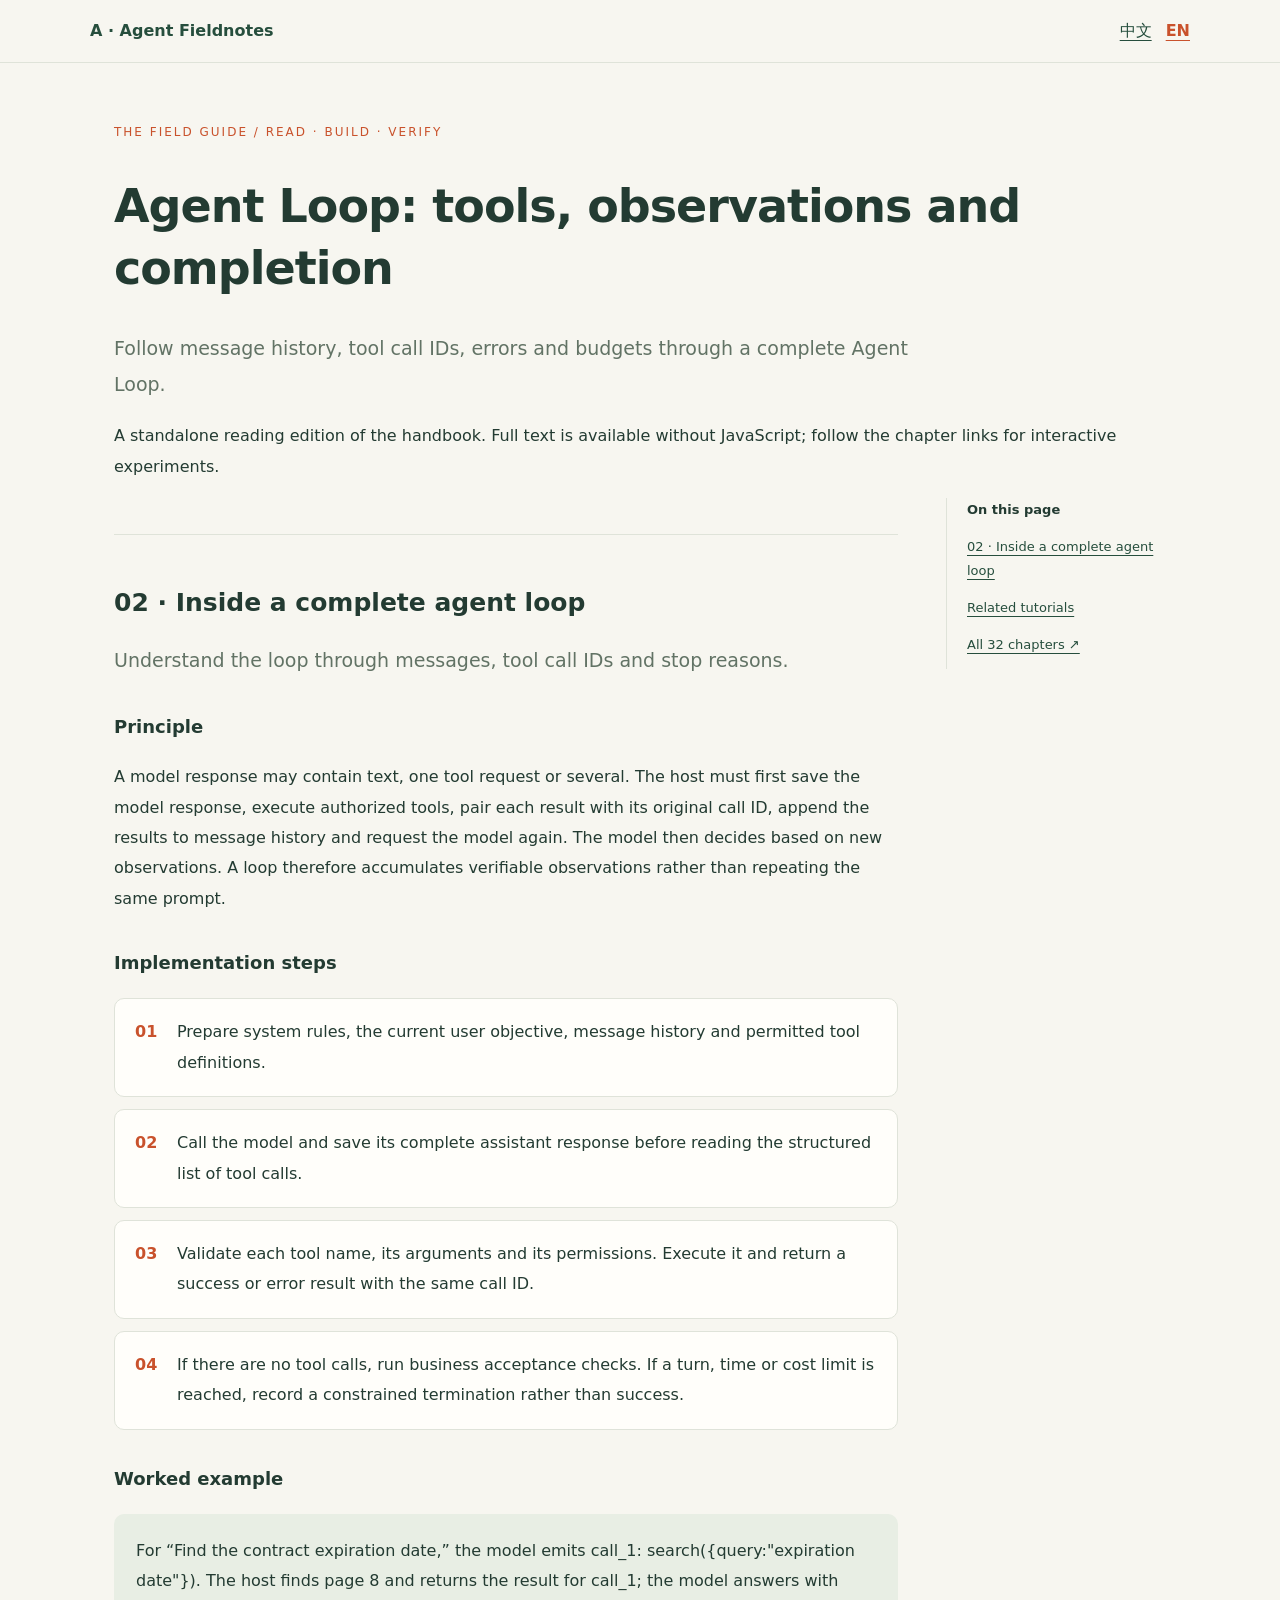
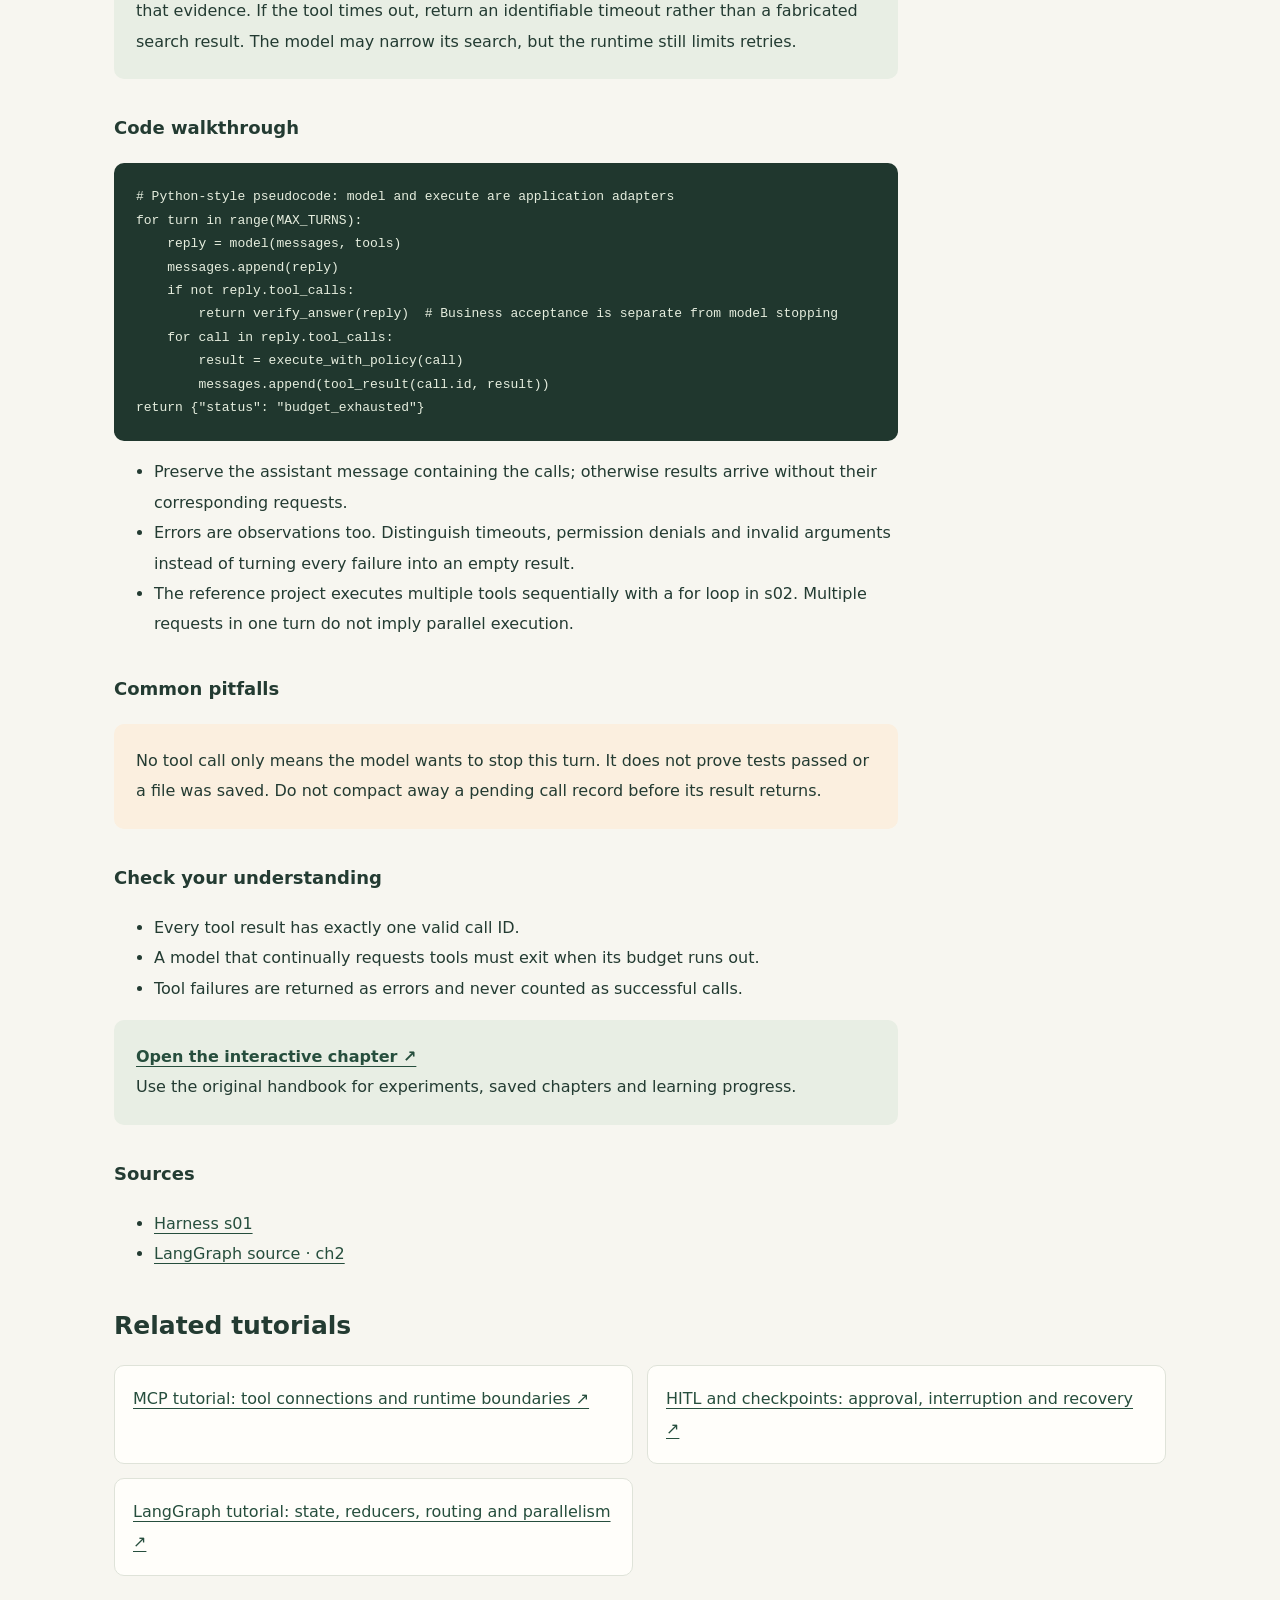
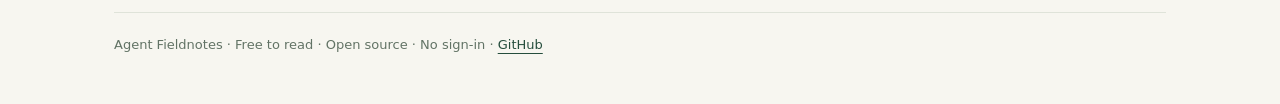
==== agent-loop-en.html @ 17ebb0d2 "Add bilingual static tutorials, sitemap and project discovery Add eight full-text tutorial pages gen" ====
<!doctype html>
<html lang="en"><head><meta charset="UTF-8"><meta name="viewport" content="width=device-width,initial-scale=1"><title>Agent Loop: tools, observations and completion | Agent Fieldnotes</title><meta name="description" content="Follow message history, tool call IDs, errors and budgets through a complete Agent Loop."><!-- SEO:START -->
<link rel="canonical" href="https://aidify2025.github.io/agent-fieldnotes/agent-loop-en.html">
<link rel="alternate" hreflang="zh-CN" href="https://aidify2025.github.io/agent-fieldnotes/agent-loop.html">
<link rel="alternate" hreflang="en" href="https://aidify2025.github.io/agent-fieldnotes/agent-loop-en.html">
<link rel="alternate" hreflang="x-default" href="https://aidify2025.github.io/agent-fieldnotes/agent-loop.html">
<meta property="og:type" content="article">
<meta property="og:site_name" content="Agent Fieldnotes">
<meta property="og:title" content="Agent Loop: tools, observations and completion">
<meta property="og:description" content="Follow message history, tool call IDs, errors and budgets through a complete Agent Loop.">
<meta property="og:url" content="https://aidify2025.github.io/agent-fieldnotes/agent-loop-en.html">
<meta property="og:image" content="https://aidify2025.github.io/agent-fieldnotes/site-preview.jpg">
<meta name="twitter:card" content="summary_large_image">
<!-- SEO:END --><link rel="stylesheet" href="./tutorial.css"><script type="application/ld+json">{"@context":"https://schema.org","@type":"TechArticle","headline":"Agent Loop: tools, observations and completion","description":"Follow message history, tool call IDs, errors and budgets through a complete Agent Loop.","inLanguage":"en","url":"https://aidify2025.github.io/agent-fieldnotes/agent-loop-en.html","mainEntityOfPage":"https://aidify2025.github.io/agent-fieldnotes/agent-loop-en.html","isPartOf":{"@type":"WebSite","name":"Agent Fieldnotes","url":"https://aidify2025.github.io/agent-fieldnotes/"},"author":{"@type":"Organization","name":"Agent Fieldnotes"}}</script></head><body><a class="skip" href="#main">Skip to main content</a><header><a class="brand" href="./index-en.html?lang=en">A · Agent Fieldnotes</a><nav class="languages" aria-label="Language / 语言"><a href="./agent-loop.html" lang="zh-CN" aria-current="false">中文</a><a href="./agent-loop-en.html" lang="en" aria-current="true">EN</a></nav></header><main id="main"><p class="eyebrow">THE FIELD GUIDE / READ · BUILD · VERIFY</p><h1>Agent Loop: tools, observations and completion</h1><p class="lead">Follow message history, tool call IDs, errors and budgets through a complete Agent Loop.</p><p>A standalone reading edition of the handbook. Full text is available without JavaScript; follow the chapter links for interactive experiments.</p><div class="layout"><article><section class="chapter" id="loop"><h2>02 · Inside a complete agent loop</h2><p class="lead">Understand the loop through messages, tool call IDs and stop reasons.</p><h3>Principle</h3><p>A model response may contain text, one tool request or several. The host must first save the model response, execute authorized tools, pair each result with its original call ID, append the results to message history and request the model again. The model then decides based on new observations. A loop therefore accumulates verifiable observations rather than repeating the same prompt.</p><h3>Implementation steps</h3><ol class="steps"><li>Prepare system rules, the current user objective, message history and permitted tool definitions.</li><li>Call the model and save its complete assistant response before reading the structured list of tool calls.</li><li>Validate each tool name, its arguments and its permissions. Execute it and return a success or error result with the same call ID.</li><li>If there are no tool calls, run business acceptance checks. If a turn, time or cost limit is reached, record a constrained termination rather than success.</li></ol><h3>Worked example</h3><p class="example">For “Find the contract expiration date,” the model emits call_1: search({query:&quot;expiration date&quot;}). The host finds page 8 and returns the result for call_1; the model answers with that evidence. If the tool times out, return an identifiable timeout rather than a fabricated search result. The model may narrow its search, but the runtime still limits retries.</p><h3>Code walkthrough</h3><pre class="code"><code># Python-style pseudocode: model and execute are application adapters
for turn in range(MAX_TURNS):
    reply = model(messages, tools)
    messages.append(reply)
    if not reply.tool_calls:
        return verify_answer(reply)  # Business acceptance is separate from model stopping
    for call in reply.tool_calls:
        result = execute_with_policy(call)
        messages.append(tool_result(call.id, result))
return {&quot;status&quot;: &quot;budget_exhausted&quot;}</code></pre><ul><li>Preserve the assistant message containing the calls; otherwise results arrive without their corresponding requests.</li><li>Errors are observations too. Distinguish timeouts, permission denials and invalid arguments instead of turning every failure into an empty result.</li><li>The reference project executes multiple tools sequentially with a for loop in s02. Multiple requests in one turn do not imply parallel execution.</li></ul><h3>Common pitfalls</h3><p class="pitfall">No tool call only means the model wants to stop this turn. It does not prove tests passed or a file was saved. Do not compact away a pending call record before its result returns.</p><h3>Check your understanding</h3><ul><li>Every tool result has exactly one valid call ID.</li><li>A model that continually requests tools must exit when its budget runs out.</li><li>Tool failures are returned as errors and never counted as successful calls.</li></ul><p class="lab"><a href="./index-en.html?lang=en#chapter=loop">Open the interactive chapter ↗</a><br>Use the original handbook for experiments, saved chapters and learning progress.</p><h3>Sources</h3><ul class="sources"><li><a href="https://github.com/shareAI-lab/learn-claude-code/blob/ce8f9f186058939da54c9d6fead78dfb5d0fd6c3/s01_agent_loop/code.py" rel="noopener">Harness s01</a></li><li><a href="https://github.com/webup/langgraph-in-action/blob/9f02d60e115dd1c4d9b5231a0d415e9fe785e3cc/chapter2.ipynb" rel="noopener">LangGraph source · ch2</a></li></ul></section></article><nav class="toc" aria-label="On this page"><strong>On this page</strong><a href="#loop">02 · Inside a complete agent loop</a><a href="#related">Related tutorials</a><a href="./index-en.html?lang=en">All 32 chapters ↗</a></nav></div><section id="related"><h2>Related tutorials</h2><div class="related"><a href="./mcp-tutorial-en.html">MCP tutorial: tool connections and runtime boundaries ↗</a><a href="./hitl-checkpoint-en.html">HITL and checkpoints: approval, interruption and recovery ↗</a><a href="./langgraph-tutorial-en.html">LangGraph tutorial: state, reducers, routing and parallelism ↗</a></div></section><footer>Agent Fieldnotes · Free to read · Open source · No sign-in · <a href="https://github.com/aidify2025/agent-fieldnotes">GitHub</a></footer></main><script>try{localStorage.setItem('agent-fieldnotes-language',"en")}catch(e){}</script></body></html>
---- tutorial.css ----
:root{--paper:#f7f6f0;--ink:#233b32;--green:#264e3d;--orange:#c9522c;--line:#dfe3d9}*{box-sizing:border-box}html{scroll-behavior:smooth;scroll-padding-top:90px}body{margin:0;background:var(--paper);color:var(--ink);font:16px/1.9 system-ui,-apple-system,'Segoe UI','Microsoft YaHei',sans-serif}a{color:var(--green);text-underline-offset:4px}a:hover{color:var(--orange)}a:focus-visible,summary:focus-visible{outline:3px solid var(--orange);outline-offset:4px}header{border-bottom:1px solid var(--line);background:var(--paper);padding:16px max(20px,calc((100vw - 1100px)/2));display:flex;align-items:center;justify-content:space-between;gap:20px;flex-wrap:wrap}.brand{font-weight:800;text-decoration:none}.languages{display:flex;gap:14px}.languages [aria-current=true]{font-weight:800;text-decoration:underline;color:var(--orange)}main{max-width:1100px;margin:auto;padding:46px 24px}.eyebrow{color:var(--orange);font-size:12px;letter-spacing:2px}h1{font-size:clamp(30px,4vw,46px);line-height:1.35;letter-spacing:-1px;max-width:960px}h2{font-size:25px;line-height:1.5}h3{font-size:18px;margin-top:32px}.lead{font-size:19px;color:#627365;max-width:850px}.layout{display:grid;grid-template-columns:minmax(0,1fr) 220px;gap:48px}.toc{position:sticky;top:25px;align-self:start;border-left:1px solid var(--line);padding-left:20px;font-size:13px}.toc a{display:block;margin:12px 0}.chapter{border-top:1px solid var(--line);padding-top:28px;margin-top:36px}.steps{list-style:none;padding:0;counter-reset:step}.steps li{counter-increment:step;padding:18px 20px 18px 62px;border:1px solid var(--line);background:#fffefa;border-radius:10px;margin:12px 0;position:relative}.steps li:before{content:counter(step,decimal-leading-zero);position:absolute;left:20px;color:var(--orange);font-weight:700}.example,.pitfall,.lab{padding:22px;border-radius:10px;background:#e8eee4}.pitfall{background:#fbefdf}.code{background:#20372e;color:#e6eedf;border-radius:10px;padding:22px;overflow:auto;font:13px/1.8 ui-monospace,Consolas,monospace}.lab a{font-weight:700}.related{display:grid;grid-template-columns:repeat(2,minmax(0,1fr));gap:14px}.related a{border:1px solid var(--line);padding:18px;border-radius:10px;background:#fffefa}.sources a{overflow-wrap:anywhere}footer{border-top:1px solid var(--line);margin-top:36px;padding-top:20px;font-size:13px;color:#627365}.skip{position:absolute;left:-9999px}.skip:focus{left:20px;background:white;padding:10px;z-index:2}@media(max-width:760px){main{padding:28px 18px}.layout{grid-template-columns:1fr;gap:10px}.toc{position:static;grid-row:1}.related{grid-template-columns:1fr}h1{letter-spacing:0}.code{font-size:12px;padding:16px}}@media(prefers-reduced-motion:reduce){html{scroll-behavior:auto}}
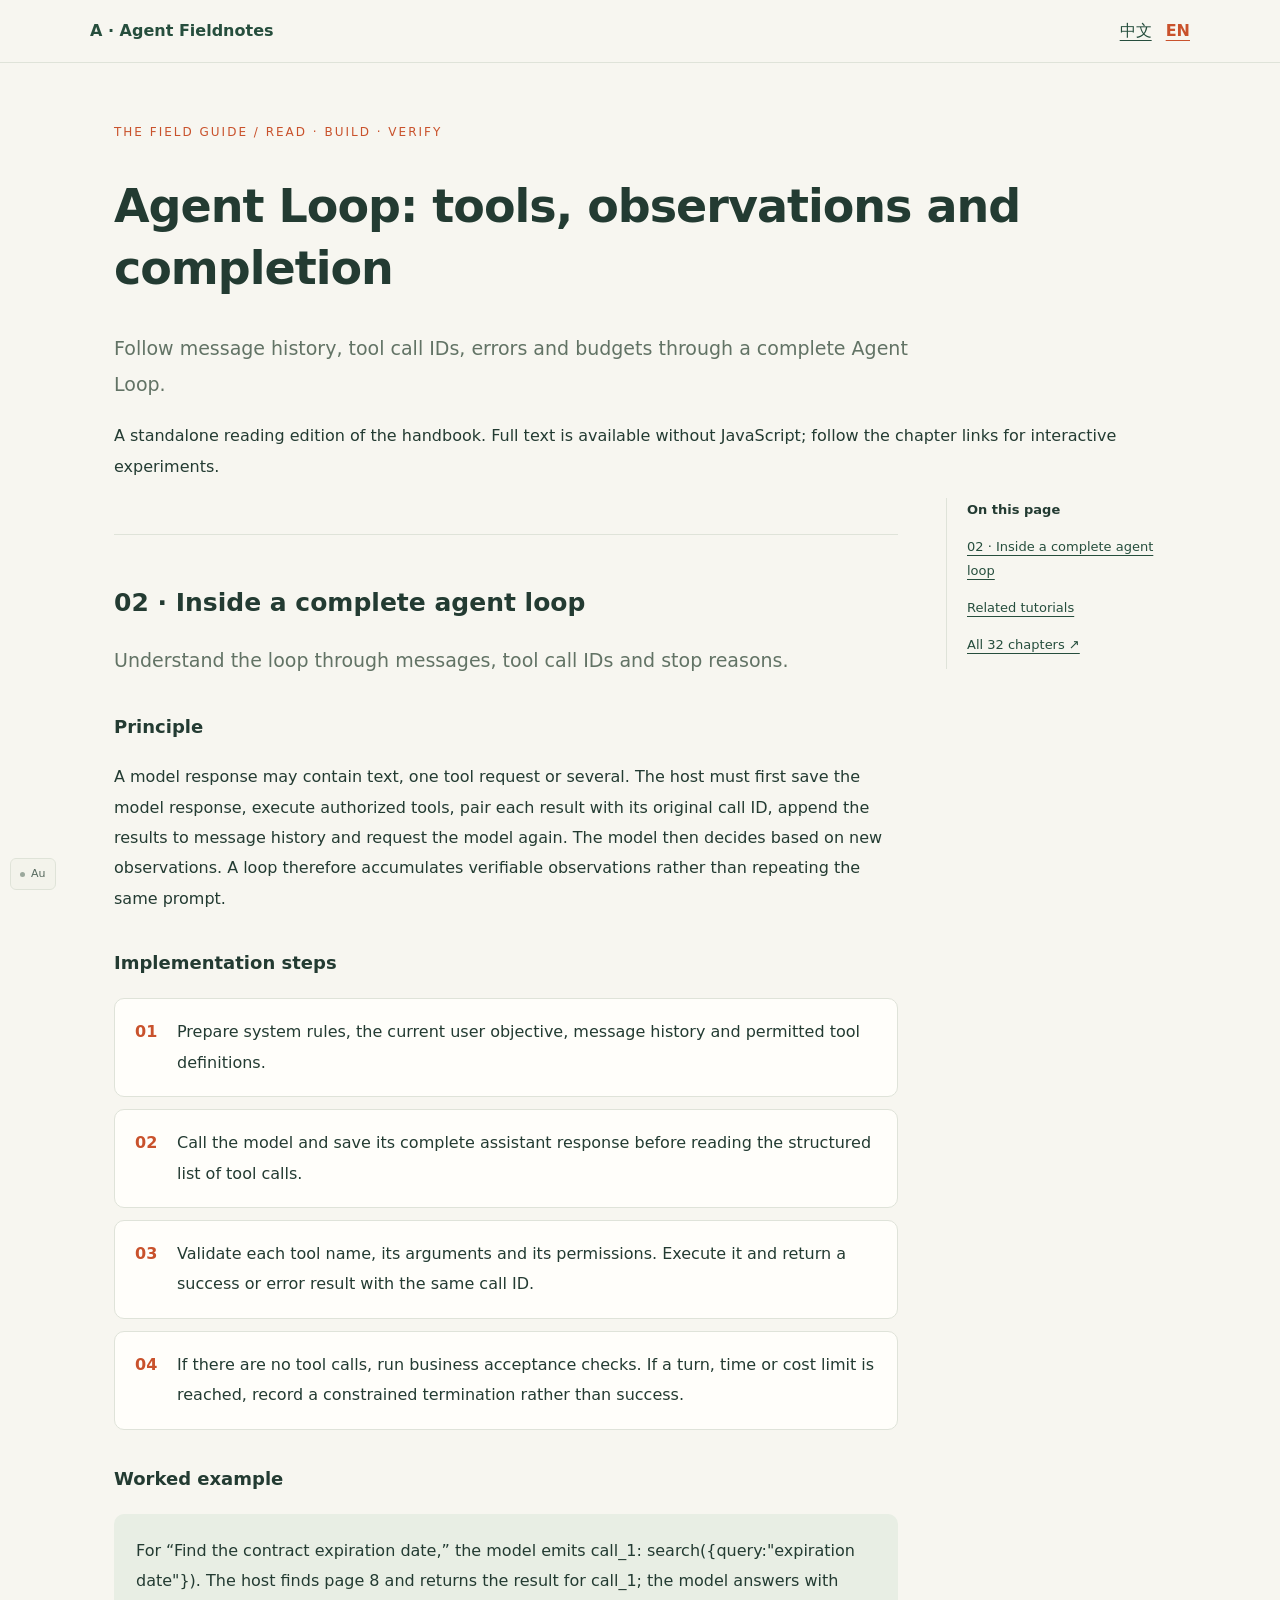
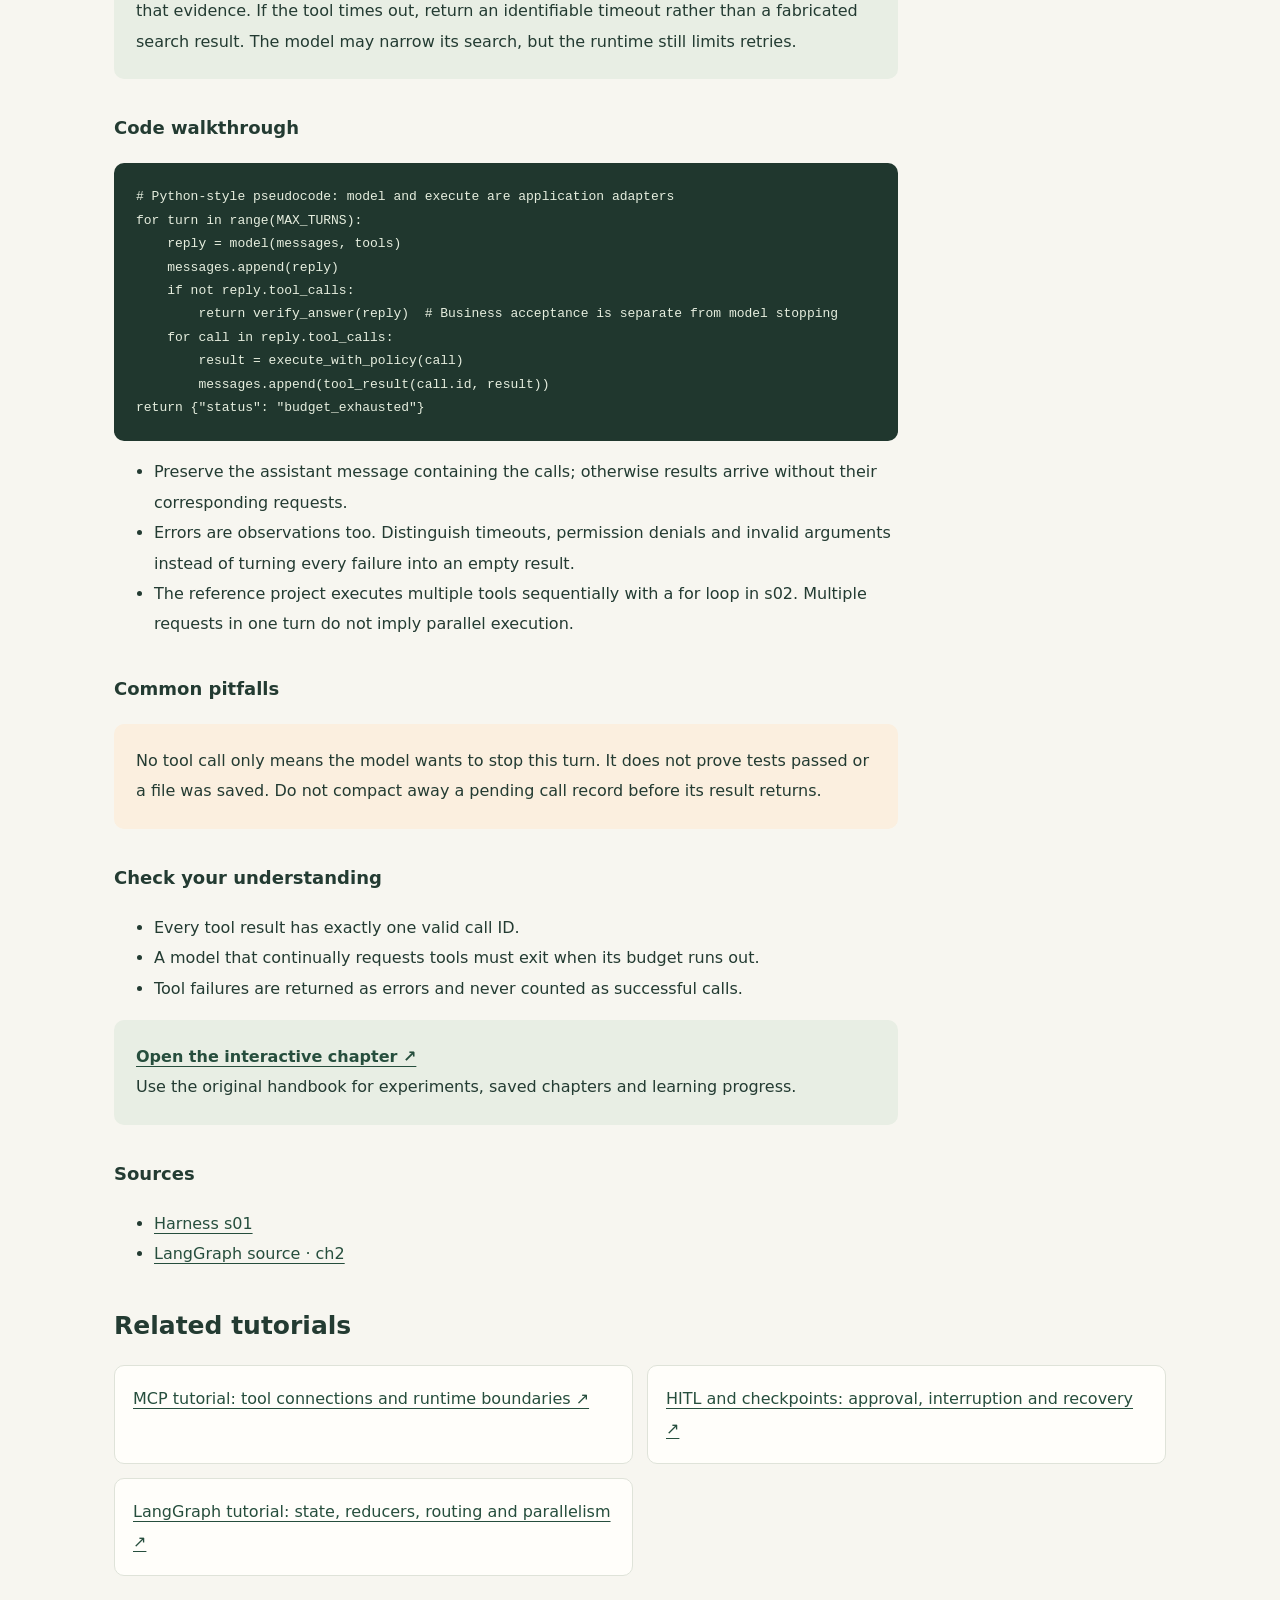
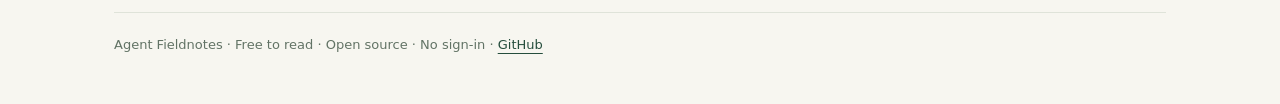
==== commit 308b8459: "Add discreet bilingual gold watch with Cloudflare quote proxy Add default-off Au switch to all 14 pa" ====
--- a/agent-loop-en.html
+++ b/agent-loop-en.html
@@ -20,4 +20,4 @@
     for call in reply.tool_calls:
         result = execute_with_policy(call)
         messages.append(tool_result(call.id, result))
-return {&quot;status&quot;: &quot;budget_exhausted&quot;}</code></pre><ul><li>Preserve the assistant message containing the calls; otherwise results arrive without their corresponding requests.</li><li>Errors are observations too. Distinguish timeouts, permission denials and invalid arguments instead of turning every failure into an empty result.</li><li>The reference project executes multiple tools sequentially with a for loop in s02. Multiple requests in one turn do not imply parallel execution.</li></ul><h3>Common pitfalls</h3><p class="pitfall">No tool call only means the model wants to stop this turn. It does not prove tests passed or a file was saved. Do not compact away a pending call record before its result returns.</p><h3>Check your understanding</h3><ul><li>Every tool result has exactly one valid call ID.</li><li>A model that continually requests tools must exit when its budget runs out.</li><li>Tool failures are returned as errors and never counted as successful calls.</li></ul><p class="lab"><a href="./index-en.html?lang=en#chapter=loop">Open the interactive chapter ↗</a><br>Use the original handbook for experiments, saved chapters and learning progress.</p><h3>Sources</h3><ul class="sources"><li><a href="https://github.com/shareAI-lab/learn-claude-code/blob/ce8f9f186058939da54c9d6fead78dfb5d0fd6c3/s01_agent_loop/code.py" rel="noopener">Harness s01</a></li><li><a href="https://github.com/webup/langgraph-in-action/blob/9f02d60e115dd1c4d9b5231a0d415e9fe785e3cc/chapter2.ipynb" rel="noopener">LangGraph source · ch2</a></li></ul></section></article><nav class="toc" aria-label="On this page"><strong>On this page</strong><a href="#loop">02 · Inside a complete agent loop</a><a href="#related">Related tutorials</a><a href="./index-en.html?lang=en">All 32 chapters ↗</a></nav></div><section id="related"><h2>Related tutorials</h2><div class="related"><a href="./mcp-tutorial-en.html">MCP tutorial: tool connections and runtime boundaries ↗</a><a href="./hitl-checkpoint-en.html">HITL and checkpoints: approval, interruption and recovery ↗</a><a href="./langgraph-tutorial-en.html">LangGraph tutorial: state, reducers, routing and parallelism ↗</a></div></section><footer>Agent Fieldnotes · Free to read · Open source · No sign-in · <a href="https://github.com/aidify2025/agent-fieldnotes">GitHub</a></footer></main><script>try{localStorage.setItem('agent-fieldnotes-language',"en")}catch(e){}</script></body></html>
+return {&quot;status&quot;: &quot;budget_exhausted&quot;}</code></pre><ul><li>Preserve the assistant message containing the calls; otherwise results arrive without their corresponding requests.</li><li>Errors are observations too. Distinguish timeouts, permission denials and invalid arguments instead of turning every failure into an empty result.</li><li>The reference project executes multiple tools sequentially with a for loop in s02. Multiple requests in one turn do not imply parallel execution.</li></ul><h3>Common pitfalls</h3><p class="pitfall">No tool call only means the model wants to stop this turn. It does not prove tests passed or a file was saved. Do not compact away a pending call record before its result returns.</p><h3>Check your understanding</h3><ul><li>Every tool result has exactly one valid call ID.</li><li>A model that continually requests tools must exit when its budget runs out.</li><li>Tool failures are returned as errors and never counted as successful calls.</li></ul><p class="lab"><a href="./index-en.html?lang=en#chapter=loop">Open the interactive chapter ↗</a><br>Use the original handbook for experiments, saved chapters and learning progress.</p><h3>Sources</h3><ul class="sources"><li><a href="https://github.com/shareAI-lab/learn-claude-code/blob/ce8f9f186058939da54c9d6fead78dfb5d0fd6c3/s01_agent_loop/code.py" rel="noopener">Harness s01</a></li><li><a href="https://github.com/webup/langgraph-in-action/blob/9f02d60e115dd1c4d9b5231a0d415e9fe785e3cc/chapter2.ipynb" rel="noopener">LangGraph source · ch2</a></li></ul></section></article><nav class="toc" aria-label="On this page"><strong>On this page</strong><a href="#loop">02 · Inside a complete agent loop</a><a href="#related">Related tutorials</a><a href="./index-en.html?lang=en">All 32 chapters ↗</a></nav></div><section id="related"><h2>Related tutorials</h2><div class="related"><a href="./mcp-tutorial-en.html">MCP tutorial: tool connections and runtime boundaries ↗</a><a href="./hitl-checkpoint-en.html">HITL and checkpoints: approval, interruption and recovery ↗</a><a href="./langgraph-tutorial-en.html">LangGraph tutorial: state, reducers, routing and parallelism ↗</a></div></section><footer>Agent Fieldnotes · Free to read · Open source · No sign-in · <a href="https://github.com/aidify2025/agent-fieldnotes">GitHub</a></footer></main><script>try{localStorage.setItem('agent-fieldnotes-language',"en")}catch(e){}</script><script src="./gold-watch-config.js?v=20261016" defer></script><script src="./gold-watch.js?v=20261016" defer></script></body></html>
